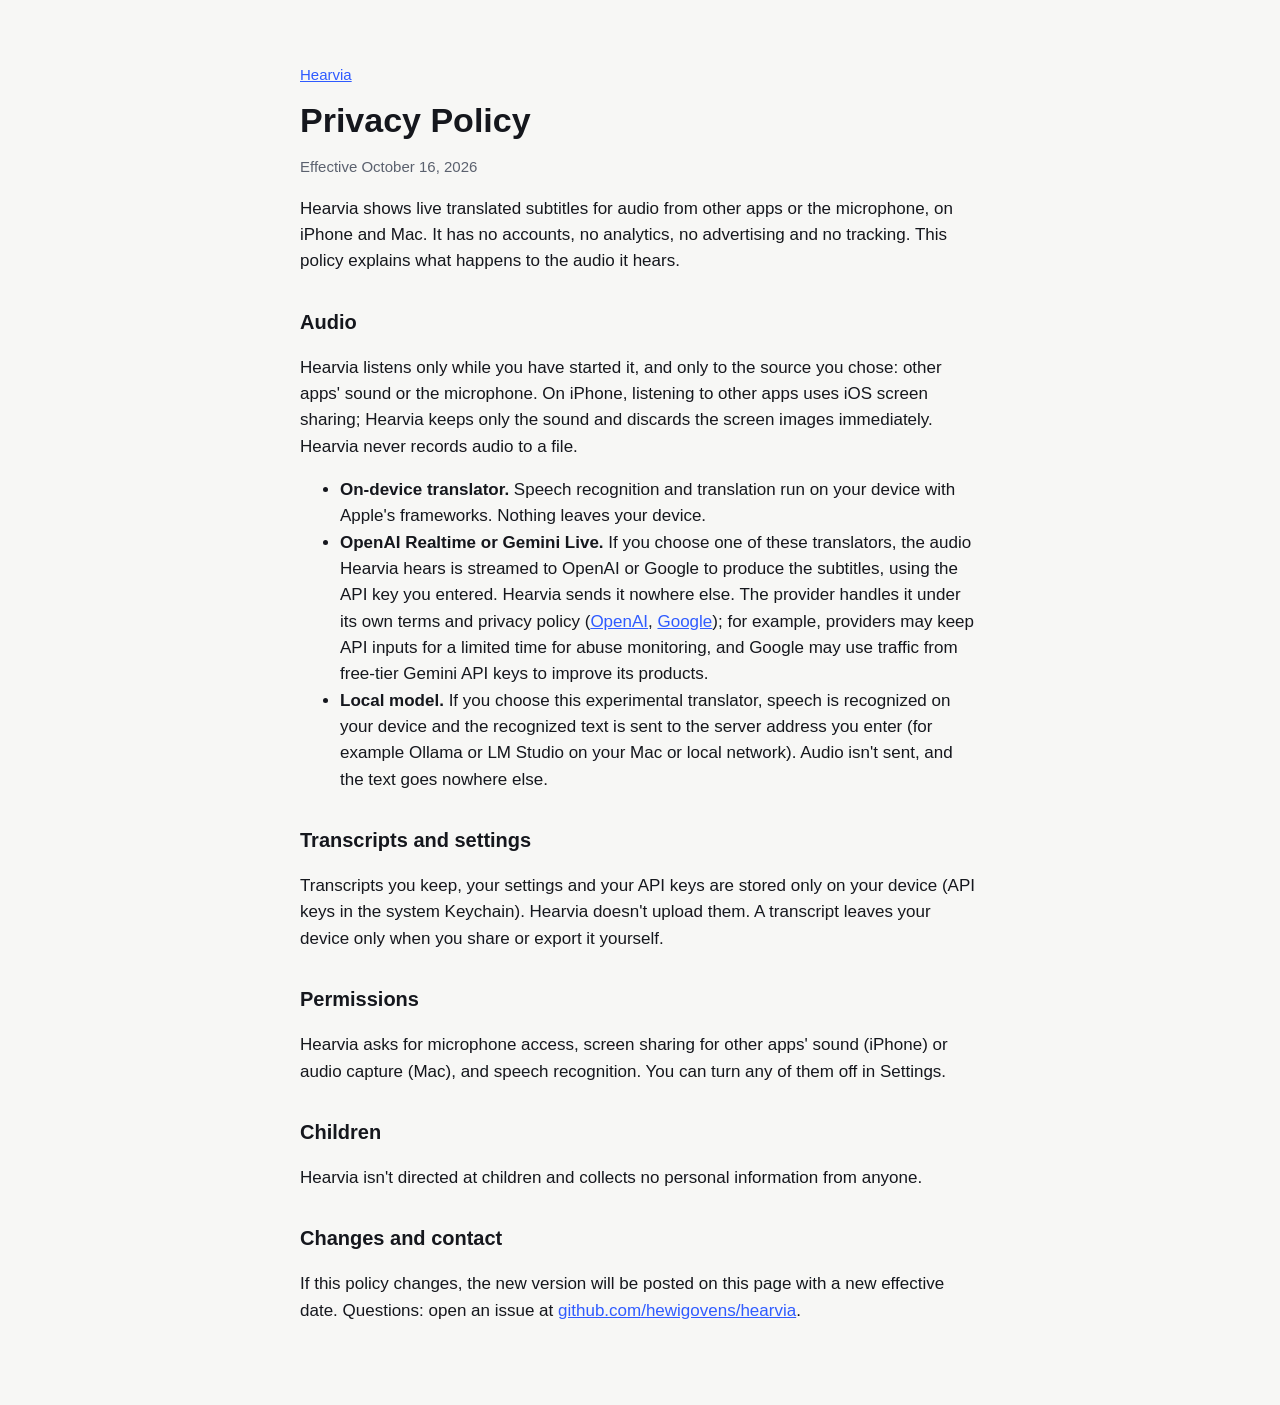
==== docs/privacy.html @ 8f43265d "Local model translator (experimental): Ollama, LM Studio, Unsloth Studio, llama.cpp A new engine run" ====
<!doctype html>
<html lang="en">
<head>
<meta charset="utf-8">
<meta name="viewport" content="width=device-width, initial-scale=1">
<title>Hearvia Privacy Policy</title>
<link rel="stylesheet" href="style.css">
</head>
<body>
<main>
  <p class="back"><a href="./">Hearvia</a></p>
  <h1>Privacy Policy</h1>
  <p class="meta">Effective October 16, 2026</p>

  <p>Hearvia shows live translated subtitles for audio from other apps or the microphone, on iPhone and Mac. It has no accounts, no analytics, no advertising and no tracking. This policy explains what happens to the audio it hears.</p>

  <h2>Audio</h2>
  <p>Hearvia listens only while you have started it, and only to the source you chose: other apps' sound or the microphone. On iPhone, listening to other apps uses iOS screen sharing; Hearvia keeps only the sound and discards the screen images immediately. Hearvia never records audio to a file.</p>
  <ul>
    <li><strong>On-device translator.</strong> Speech recognition and translation run on your device with Apple's frameworks. Nothing leaves your device.</li>
    <li><strong>OpenAI Realtime or Gemini Live.</strong> If you choose one of these translators, the audio Hearvia hears is streamed to OpenAI or Google to produce the subtitles, using the API key you entered. Hearvia sends it nowhere else. The provider handles it under its own terms and privacy policy (<a href="https://openai.com/policies/privacy-policy/">OpenAI</a>, <a href="https://policies.google.com/privacy">Google</a>); for example, providers may keep API inputs for a limited time for abuse monitoring, and Google may use traffic from free-tier Gemini API keys to improve its products.</li>
    <li><strong>Local model.</strong> If you choose this experimental translator, speech is recognized on your device and the recognized text is sent to the server address you enter (for example Ollama or LM Studio on your Mac or local network). Audio isn't sent, and the text goes nowhere else.</li>
  </ul>

  <h2>Transcripts and settings</h2>
  <p>Transcripts you keep, your settings and your API keys are stored only on your device (API keys in the system Keychain). Hearvia doesn't upload them. A transcript leaves your device only when you share or export it yourself.</p>

  <h2>Permissions</h2>
  <p>Hearvia asks for microphone access, screen sharing for other apps' sound (iPhone) or audio capture (Mac), and speech recognition. You can turn any of them off in Settings.</p>

  <h2>Children</h2>
  <p>Hearvia isn't directed at children and collects no personal information from anyone.</p>

  <h2>Changes and contact</h2>
  <p>If this policy changes, the new version will be posted on this page with a new effective date. Questions: open an issue at <a href="https://github.com/hewigovens/hearvia/issues">github.com/hewigovens/hearvia</a>.</p>
</main>
</body>
</html>
---- docs/style.css ----
:root {
  color-scheme: light dark;
  --ground: #F7F7F5;
  --text: #15171D;
  --muted: #5B616E;
  --accent: #2F5BFF;
}
@media (prefers-color-scheme: dark) {
  :root {
    --ground: #0E1020;
    --text: #F3F4F6;
    --muted: #A6ABC8;
    --accent: #8B9CFF;
  }
}
body {
  margin: 0;
  background: var(--ground);
  color: var(--text);
  font: 17px/1.55 -apple-system, BlinkMacSystemFont, "Helvetica Neue", sans-serif;
}
main {
  max-width: 680px;
  margin: 0 auto;
  padding: 48px 16px 64px;
}
h1 { font-size: 34px; line-height: 1.15; margin: 0 0 8px; }
h2 { font-size: 20px; margin: 32px 0 8px; }
a { color: var(--accent); }
.meta, .back { color: var(--muted); font-size: 15px; }
.lede { font-size: 19px; color: var(--muted); }
.links { padding-left: 20px; }

/* Landing page */
:root {
  --surface: #FFFFFF;
  --border: #E3E5EC;
  --strip: #0E1020;
}
@media (prefers-color-scheme: dark) {
  :root {
    --surface: #191C33;
    --border: #262A47;
    --strip: #070814;
  }
}
main.landing { max-width: 920px; }
.hero { text-align: center; padding-top: 24px; }
.app-icon { border-radius: 22%; box-shadow: 0 12px 32px rgba(47, 91, 255, 0.25); }
.name { font-weight: 600; letter-spacing: 0.02em; color: var(--muted); margin: 16px 0 4px; }
.hero h1 { font-size: clamp(30px, 6vw, 48px); line-height: 1.1; max-width: 760px; margin: 0 auto 16px; letter-spacing: -0.01em; }
.hero .lede { max-width: 620px; margin: 0 auto 20px; }
.availability { color: var(--muted); font-size: 15px; }
.platforms { white-space: nowrap; }
.pill {
  display: inline-block;
  margin: 0 8px 6px 0;
  padding: 4px 12px;
  border-radius: 999px;
  background: var(--accent);
  color: #FFFFFF;
  font-weight: 600;
}
@media (prefers-color-scheme: dark) {
  .pill { color: #0E1020; }
}
/* Subtitle surfaces are dark in both themes, like the app's floating window and overlay. */
.strip {
  margin: 40px auto 48px;
  max-width: 720px;
  min-height: 150px;
  padding: 20px 24px;
  border-radius: 18px;
  background: var(--strip);
  border: 1px solid var(--border);
  box-shadow: 0 16px 40px rgba(14, 16, 32, 0.25);
  transition: opacity 0.35s ease;
}
.strip.fading { opacity: 0; }
.strip p { margin: 0; }
.strip-pair { color: #8B9CFF; font-size: 13px; font-weight: 600; letter-spacing: 0.04em; margin-bottom: 10px !important; }
.strip-original { color: #A6ABC8; font-size: 16px; margin-bottom: 6px !important; }
.strip-translation { color: #FFFFFF; font-size: clamp(20px, 3.4vw, 26px); font-weight: 600; line-height: 1.35; }
.features { display: grid; grid-template-columns: repeat(2, 1fr); gap: 16px; }
@media (max-width: 620px) {
  .features { grid-template-columns: 1fr; }
}
.feature { background: var(--surface); border: 1px solid var(--border); border-radius: 16px; padding: 20px; }
.feature h2 { font-size: 18px; margin: 0 0 6px; }
.feature p { margin: 0; color: var(--muted); font-size: 16px; }
.footer { display: flex; flex-wrap: wrap; justify-content: center; gap: 8px 24px; margin-top: 48px; font-size: 15px; }
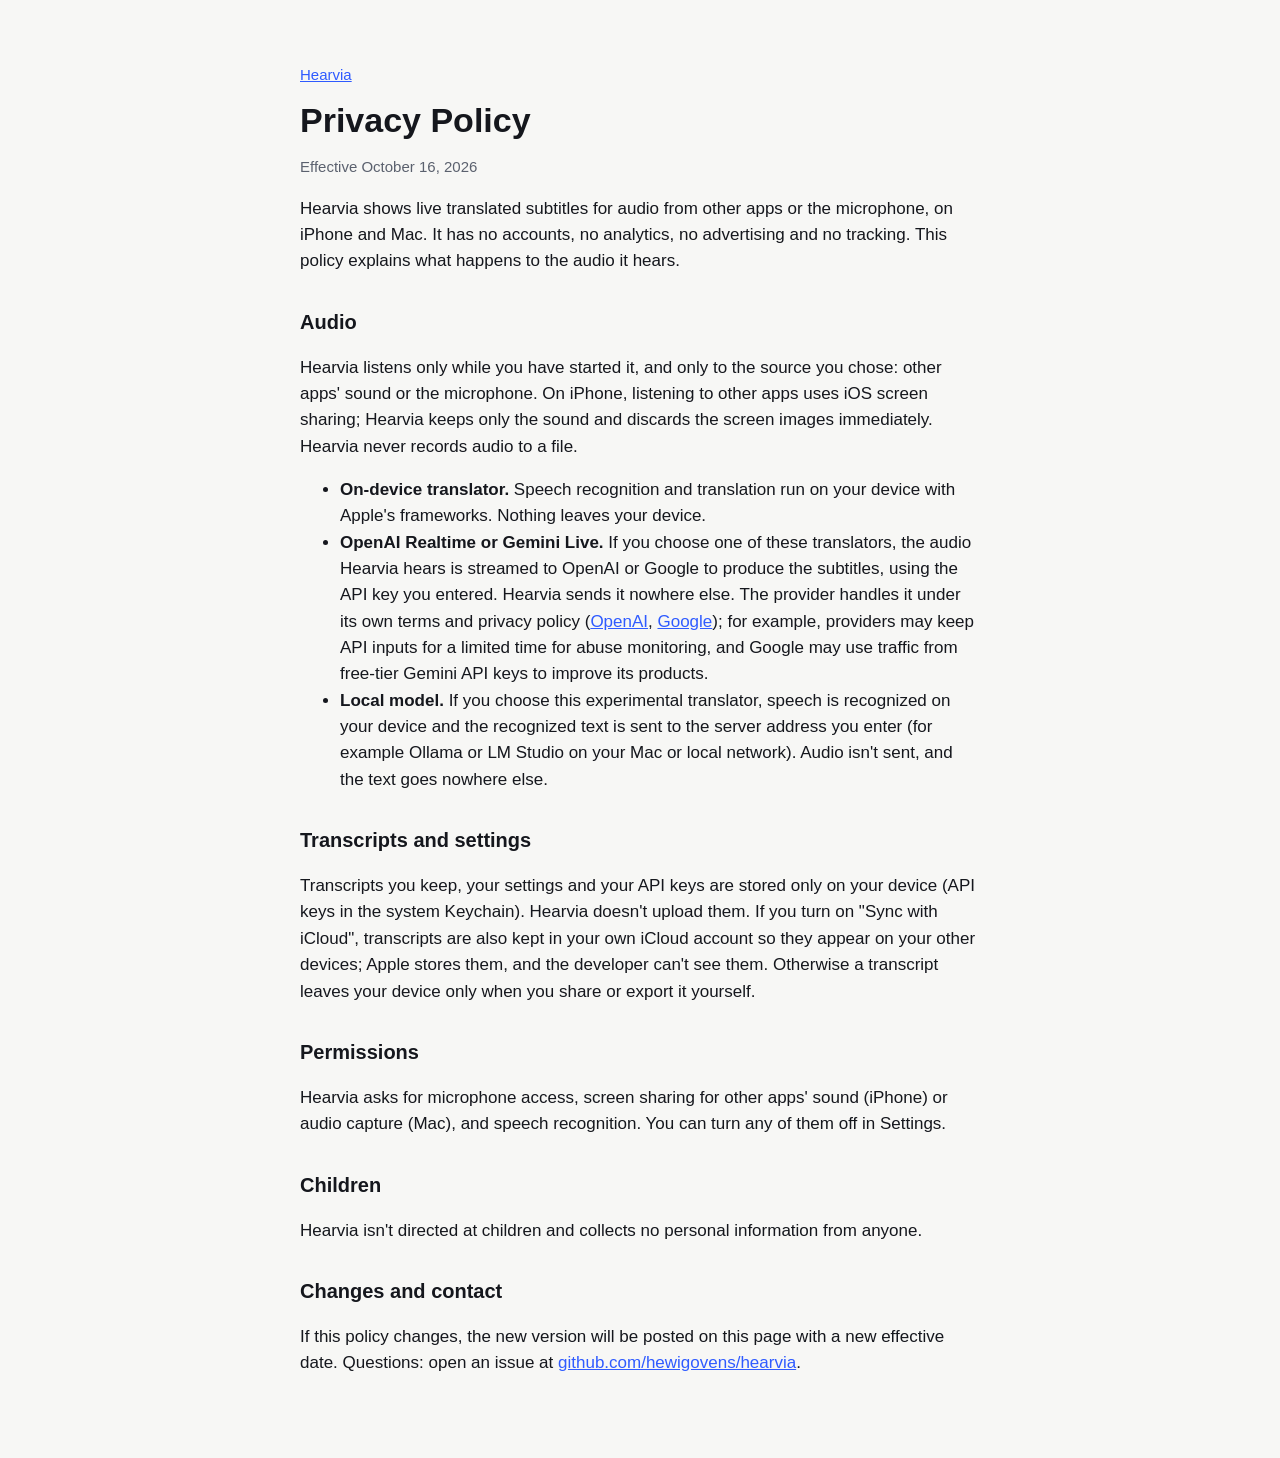
==== commit 70a5ec32: "Transcripts: optional iCloud sync Settings → Transcripts gains "Sync with iCloud" on iPhone and Mac " ====
--- a/docs/privacy.html
+++ b/docs/privacy.html
@@ -23,7 +23,7 @@
   </ul>
 
   <h2>Transcripts and settings</h2>
-  <p>Transcripts you keep, your settings and your API keys are stored only on your device (API keys in the system Keychain). Hearvia doesn't upload them. A transcript leaves your device only when you share or export it yourself.</p>
+  <p>Transcripts you keep, your settings and your API keys are stored only on your device (API keys in the system Keychain). Hearvia doesn't upload them. If you turn on "Sync with iCloud", transcripts are also kept in your own iCloud account so they appear on your other devices; Apple stores them, and the developer can't see them. Otherwise a transcript leaves your device only when you share or export it yourself.</p>
 
   <h2>Permissions</h2>
   <p>Hearvia asks for microphone access, screen sharing for other apps' sound (iPhone) or audio capture (Mac), and speech recognition. You can turn any of them off in Settings.</p>
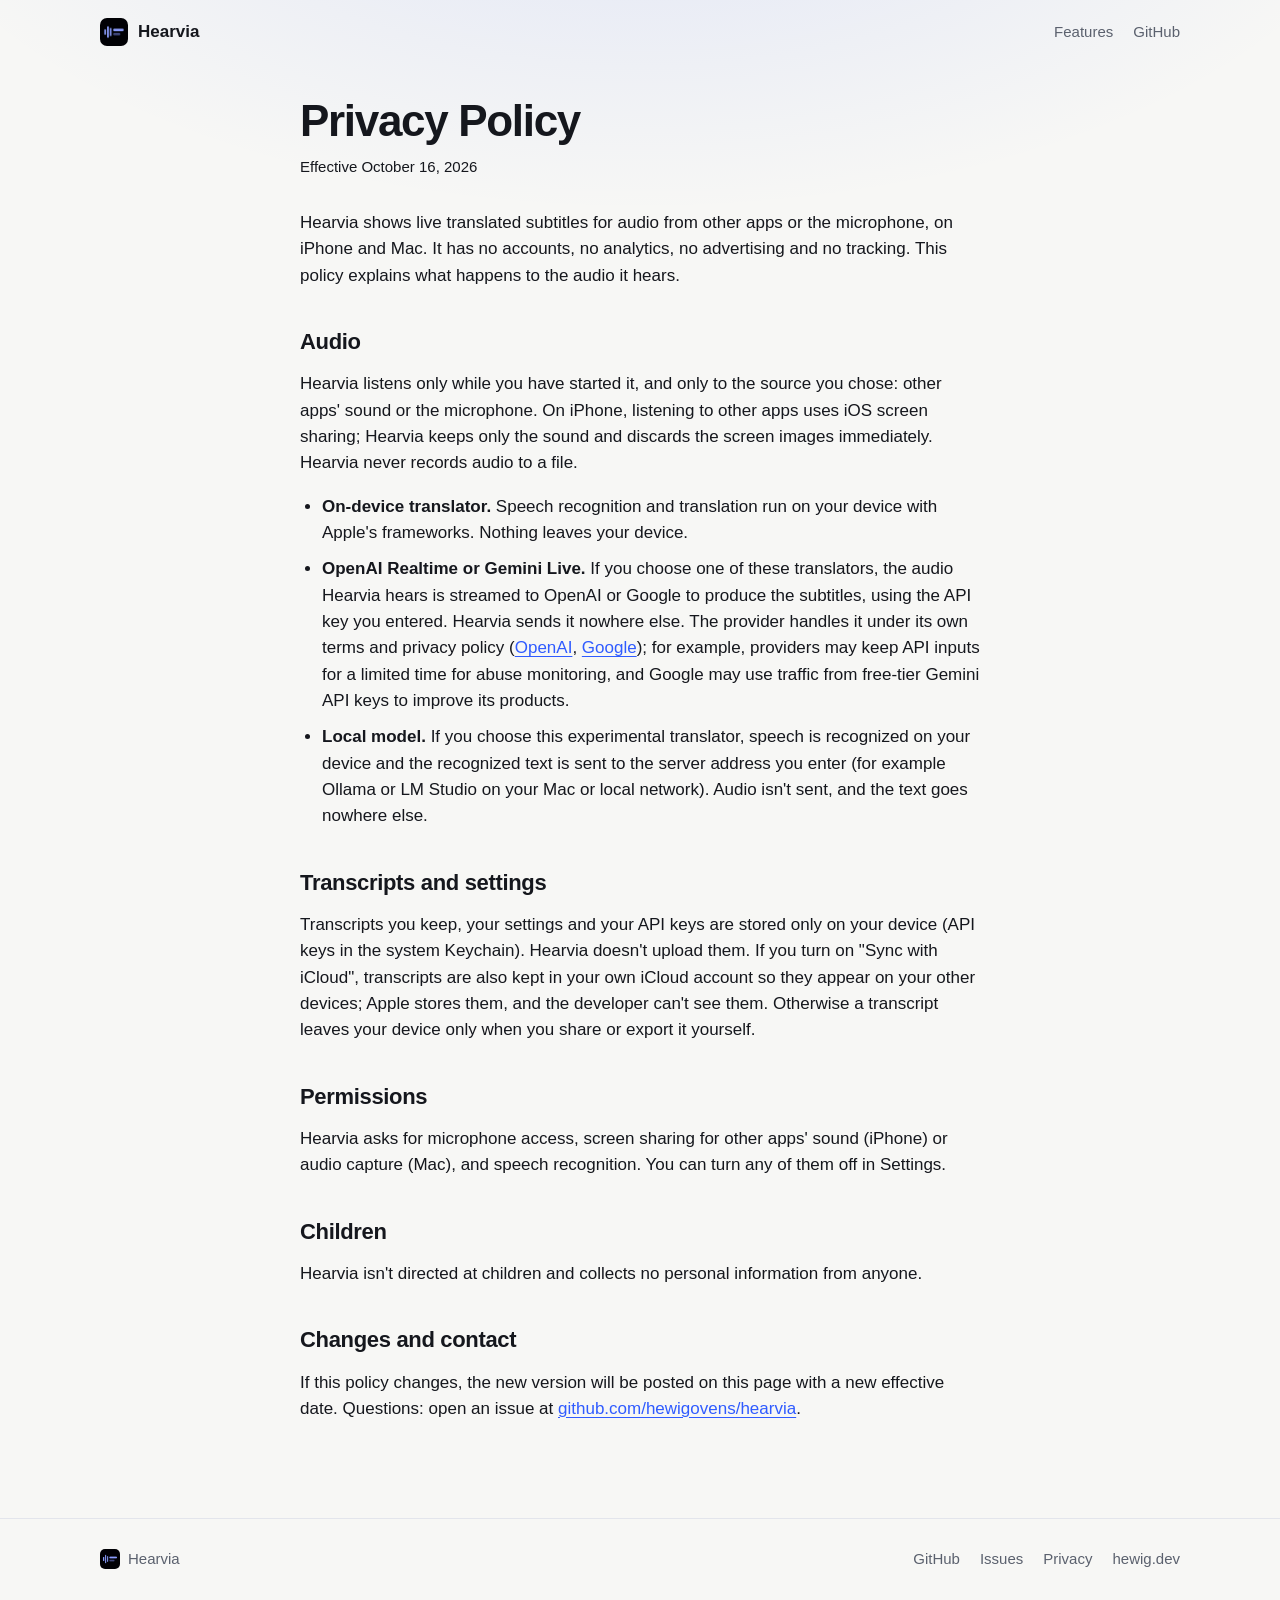
==== commit 02e6fab9: "Site: landing page redesign: hero with the TestFlight beta, bento feature grid from the App Store sc" ====
--- a/docs/privacy.html
+++ b/docs/privacy.html
@@ -4,11 +4,24 @@
 <meta charset="utf-8">
 <meta name="viewport" content="width=device-width, initial-scale=1">
 <title>Hearvia Privacy Policy</title>
+<meta name="description" content="How Hearvia handles audio, transcripts and settings: no accounts, no analytics, no tracking.">
+<meta name="theme-color" content="#0E1020" media="(prefers-color-scheme: dark)">
+<meta name="theme-color" content="#F7F7F5" media="(prefers-color-scheme: light)">
+<link rel="icon" href="favicon.png">
+<link rel="apple-touch-icon" href="icon.png">
 <link rel="stylesheet" href="style.css">
 </head>
 <body>
-<main>
-  <p class="back"><a href="./">Hearvia</a></p>
+<header class="site-header">
+  <div class="wrap site-header-inner">
+    <a class="brand" href="./"><img src="favicon.png" width="28" height="28" alt=""> Hearvia</a>
+    <nav aria-label="Main">
+      <a href="./#features">Features</a>
+      <a href="https://github.com/hewigovens/hearvia">GitHub</a>
+    </nav>
+  </div>
+</header>
+<main class="wrap doc">
   <h1>Privacy Policy</h1>
   <p class="meta">Effective October 16, 2026</p>
 
@@ -34,5 +47,16 @@
   <h2>Changes and contact</h2>
   <p>If this policy changes, the new version will be posted on this page with a new effective date. Questions: open an issue at <a href="https://github.com/hewigovens/hearvia/issues">github.com/hewigovens/hearvia</a>.</p>
 </main>
+<footer class="site-footer">
+  <div class="wrap site-footer-inner">
+    <p class="footer-brand"><img src="favicon.png" width="20" height="20" alt=""> Hearvia</p>
+    <nav aria-label="Footer">
+      <a href="https://github.com/hewigovens/hearvia">GitHub</a>
+      <a href="https://github.com/hewigovens/hearvia/issues">Issues</a>
+      <a href="privacy.html">Privacy</a>
+      <a href="https://hewig.dev">hewig.dev</a>
+    </nav>
+  </div>
+</footer>
 </body>
 </html>
--- a/docs/style.css
+++ b/docs/style.css
@@ -1,91 +1,395 @@
+/* Periwinkle dark is the default; Paper light follows the system setting. */
 :root {
-  color-scheme: light dark;
-  --ground: #F7F7F5;
-  --text: #15171D;
-  --muted: #5B616E;
-  --accent: #2F5BFF;
-}
-@media (prefers-color-scheme: dark) {
+  color-scheme: dark light;
+  --ground: #0E1020;
+  --ground-glow: rgba(139, 156, 255, 0.22);
+  --surface: #151831;
+  --surface-raised: #1B1F3D;
+  --border: rgba(166, 171, 200, 0.16);
+  --text: #F3F4F6;
+  --muted: #A6ABC8;
+  --accent: #8B9CFF;
+  --on-accent: #0E1020;
+  --shadow: 0 1px 0 rgba(255, 255, 255, 0.04) inset, 0 24px 48px -24px rgba(0, 0, 0, 0.6);
+  --radius: 24px;
+  --font: -apple-system, BlinkMacSystemFont, "SF Pro Text", "Segoe UI", Roboto, "Helvetica Neue", "PingFang SC", "Hiragino Sans", "Apple SD Gothic Neo", "Noto Sans", sans-serif;
+}
+@media (prefers-color-scheme: light) {
   :root {
-    --ground: #0E1020;
-    --text: #F3F4F6;
-    --muted: #A6ABC8;
-    --accent: #8B9CFF;
+    --ground: #F7F7F5;
+    --ground-glow: rgba(47, 91, 255, 0.12);
+    --surface: #FFFFFF;
+    --surface-raised: #F1F2F7;
+    --border: #E3E5EC;
+    --text: #15171D;
+    --muted: #5B616E;
+    --accent: #2F5BFF;
+    --on-accent: #FFFFFF;
+    --shadow: 0 1px 2px rgba(21, 23, 29, 0.04), 0 20px 40px -24px rgba(21, 23, 29, 0.18);
   }
+}
+
+*, *::before, *::after { box-sizing: border-box; }
+html { scroll-behavior: smooth; -webkit-text-size-adjust: 100%; }
+@media (prefers-reduced-motion: reduce) {
+  html { scroll-behavior: auto; }
 }
 body {
   margin: 0;
-  background: var(--ground);
+  background:
+    radial-gradient(1100px 560px at 50% -180px, var(--ground-glow), transparent 70%),
+    var(--ground);
+  background-repeat: no-repeat;
   color: var(--text);
-  font: 17px/1.55 -apple-system, BlinkMacSystemFont, "Helvetica Neue", sans-serif;
-}
-main {
-  max-width: 680px;
+  font: 17px/1.55 var(--font);
+  -webkit-font-smoothing: antialiased;
+}
+img { max-width: 100%; height: auto; }
+a { color: var(--accent); text-underline-offset: 3px; }
+a:focus-visible, .button:focus-visible {
+  outline: 2px solid var(--accent);
+  outline-offset: 3px;
+  border-radius: 8px;
+}
+h1, h2, h3 { line-height: 1.15; letter-spacing: -0.015em; text-wrap: balance; }
+p { text-wrap: pretty; }
+.wrap { width: 100%; max-width: 1120px; margin: 0 auto; padding: 0 20px; }
+
+.skip {
+  position: absolute;
+  left: 16px;
+  top: -48px;
+  padding: 8px 14px;
+  border-radius: 10px;
+  background: var(--accent);
+  color: var(--on-accent);
+  z-index: 10;
+}
+.skip:focus { top: 12px; }
+
+/* Header and footer, shared with the privacy page */
+.site-header-inner {
+  display: flex;
+  align-items: center;
+  justify-content: space-between;
+  gap: 16px;
+  height: 64px;
+}
+.brand {
+  display: inline-flex;
+  align-items: center;
+  gap: 10px;
+  color: var(--text);
+  font-weight: 650;
+  text-decoration: none;
+}
+.brand img { border-radius: 7px; }
+.site-header nav, .site-footer nav { display: flex; flex-wrap: wrap; gap: 4px 20px; }
+.site-header nav a, .site-footer nav a {
+  color: var(--muted);
+  font-size: 15px;
+  text-decoration: none;
+}
+.site-header nav a:hover, .site-footer nav a:hover { color: var(--text); }
+.site-footer {
+  margin-top: 96px;
+  border-top: 1px solid var(--border);
+}
+.site-footer-inner {
+  display: flex;
+  flex-wrap: wrap;
+  align-items: center;
+  justify-content: space-between;
+  gap: 12px 24px;
+  padding-top: 28px;
+  padding-bottom: 40px;
+}
+.footer-brand {
+  display: inline-flex;
+  align-items: center;
+  gap: 8px;
+  margin: 0;
+  color: var(--muted);
+  font-size: 15px;
+}
+.footer-brand img { border-radius: 5px; }
+
+/* Hero */
+.hero { padding-top: 56px; text-align: center; }
+.hero-icon {
+  border-radius: 24%;
+  box-shadow: 0 18px 48px -8px rgba(139, 156, 255, 0.45);
+}
+.hero h1 {
+  margin: 20px 0 8px;
+  font-size: clamp(44px, 9vw, 72px);
+  font-weight: 750;
+  letter-spacing: -0.035em;
+}
+.hero-pitch {
+  max-width: 720px;
+  margin: 0 auto 16px;
+  font-size: clamp(22px, 3.6vw, 30px);
+  font-weight: 600;
+  line-height: 1.25;
+  letter-spacing: -0.01em;
+  text-wrap: balance;
+}
+.hero-lede {
+  max-width: 600px;
+  margin: 0 auto 32px;
+  color: var(--muted);
+  font-size: 18px;
+}
+.actions {
+  display: flex;
+  flex-wrap: wrap;
+  justify-content: center;
+  gap: 12px;
+}
+.button {
+  display: inline-flex;
+  align-items: center;
+  justify-content: center;
+  gap: 8px;
+  min-height: 48px;
+  padding: 12px 24px;
+  border-radius: 999px;
+  font-size: 16px;
+  font-weight: 600;
+  text-decoration: none;
+  transition: transform 0.15s ease, background-color 0.15s ease, box-shadow 0.15s ease;
+}
+.button:hover { transform: translateY(-1px); }
+.button:active { transform: none; }
+.button-primary {
+  background: var(--accent);
+  color: var(--on-accent);
+  box-shadow: 0 10px 28px -10px var(--accent);
+}
+.button-secondary {
+  border: 1px solid var(--border);
+  background: var(--surface);
+  color: var(--text);
+}
+.button-secondary:hover { background: var(--surface-raised); }
+.hero-note {
+  max-width: 520px;
+  margin: 20px auto 0;
+  color: var(--muted);
+  font-size: 14px;
+  text-wrap: balance;
+}
+
+/* A dark stage like the Mac overlay: subtitle surfaces stay dark in both themes. */
+.stage {
+  position: relative;
+  display: flex;
+  flex-direction: column;
+  justify-content: space-between;
+  max-width: 880px;
+  aspect-ratio: 16 / 9;
+  margin: 56px auto 0;
+  padding: 20px;
+  overflow: hidden;
+  border: 1px solid rgba(166, 171, 200, 0.18);
+  border-radius: var(--radius);
+  background: #0E1020;
+  box-shadow: 0 40px 80px -40px rgba(14, 16, 32, 0.8);
+  text-align: left;
+}
+.stage-scene {
+  position: absolute;
+  inset: 0;
+  background:
+    radial-gradient(40% 55% at 70% 32%, rgba(214, 170, 120, 0.55), transparent 70%),
+    radial-gradient(45% 60% at 28% 40%, rgba(94, 128, 178, 0.6), transparent 70%),
+    radial-gradient(60% 50% at 50% 100%, rgba(31, 34, 73, 0.9), transparent 70%),
+    linear-gradient(180deg, #2A3050 0%, #161A30 100%);
+  filter: blur(24px);
+  transform: scale(1.1);
+}
+.stage-status {
+  position: relative;
+  align-self: flex-start;
+  display: inline-flex;
+  align-items: center;
+  gap: 8px;
+  margin: 0;
+  padding: 6px 12px;
+  border-radius: 999px;
+  background: rgba(14, 16, 32, 0.6);
+  -webkit-backdrop-filter: blur(12px);
+  backdrop-filter: blur(12px);
+  color: #D9DCF0;
+  font-size: 13px;
+  font-weight: 600;
+}
+.dot {
+  width: 8px;
+  height: 8px;
+  border-radius: 50%;
+  background: #8B9CFF;
+  box-shadow: 0 0 0 0 rgba(139, 156, 255, 0.6);
+  animation: pulse 2s ease-out infinite;
+}
+@keyframes pulse {
+  to { box-shadow: 0 0 0 8px rgba(139, 156, 255, 0); }
+}
+.caption {
+  position: relative;
+  align-self: center;
+  width: min(100%, 680px);
+  padding: 16px 22px;
+  border-radius: 16px;
+  background: rgba(0, 0, 0, 0.82);
+  text-align: center;
+  transition: opacity 0.35s ease;
+}
+.caption.fading { opacity: 0; }
+.caption p { margin: 0; }
+.caption-original { margin-bottom: 6px !important; color: #A6ABC8; font-size: 15px; line-height: 1.4; }
+.caption-translation { color: #FFFFFF; font-size: clamp(19px, 2.8vw, 26px); font-weight: 600; line-height: 1.3; }
+@media (prefers-reduced-motion: reduce) {
+  .dot { animation: none; }
+  .button, .caption { transition: none; }
+}
+
+/* Sections */
+.section { margin-top: 112px; }
+.section-head { max-width: 640px; margin: 0 auto 40px; text-align: center; }
+.section-head h2 { margin: 0 0 12px; font-size: clamp(30px, 5vw, 44px); letter-spacing: -0.03em; }
+.section-head p:last-child { margin: 0; color: var(--muted); font-size: 18px; }
+.eyebrow {
+  margin: 0 0 8px;
+  color: var(--accent);
+  font-size: 13px;
+  font-weight: 650;
+  letter-spacing: 0.08em;
+  text-transform: uppercase;
+}
+
+/* Bento grid */
+.bento {
+  display: grid;
+  grid-template-columns: repeat(3, minmax(0, 1fr));
+  grid-auto-flow: row dense;
+  gap: 16px;
+}
+.card {
+  display: flex;
+  flex-direction: column;
+  gap: 24px;
+  padding: 28px;
+  border: 1px solid var(--border);
+  border-radius: var(--radius);
+  background: var(--surface);
+  box-shadow: var(--shadow);
+}
+.card-wide { grid-column: span 2; }
+.card-tall { grid-row: span 2; }
+.card h3 { margin: 0 0 8px; font-size: 22px; }
+.card p { margin: 0; color: var(--muted); font-size: 16px; }
+.card-text { max-width: 560px; }
+.card-small h3 { font-size: 19px; }
+.card-small { gap: 12px; }
+.shot {
+  margin-top: auto;
+  overflow: hidden;
+  border: 1px solid rgba(166, 171, 200, 0.14);
+  border-radius: 16px;
+  background: linear-gradient(180deg, #252B59, #0E1020);
+}
+.shot img { display: block; width: 100%; }
+/* Phones sit at the top of a panel that continues the screenshot's dark ground, so a tall card can grow without a seam. */
+.shot-phone {
+  flex-grow: 1;
+  width: min(100%, 300px);
+  margin-left: auto;
+  margin-right: auto;
+  background: radial-gradient(80% 40% at 50% 100%, rgba(139, 156, 255, 0.14), transparent 70%), #0E1020;
+}
+.options { margin: 4px 0 0; padding: 0; list-style: none; color: var(--muted); font-size: 15px; }
+.options li { padding: 10px 0; border-top: 1px solid var(--border); }
+.options li:first-child { border-top: 0; padding-top: 4px; }
+.options strong { color: var(--text); font-weight: 600; }
+.chips { display: flex; flex-wrap: wrap; gap: 8px; margin: 0; padding: 0; list-style: none; }
+.chips li {
+  padding: 5px 12px;
+  border: 1px solid var(--border);
+  border-radius: 999px;
+  background: var(--surface-raised);
+  font-size: 15px;
+  font-weight: 500;
+}
+
+/* Privacy */
+.privacy {
+  display: flex;
+  gap: 28px;
+  max-width: 880px;
   margin: 0 auto;
-  padding: 48px 16px 64px;
-}
-h1 { font-size: 34px; line-height: 1.15; margin: 0 0 8px; }
-h2 { font-size: 20px; margin: 32px 0 8px; }
-a { color: var(--accent); }
-.meta, .back { color: var(--muted); font-size: 15px; }
-.lede { font-size: 19px; color: var(--muted); }
-.links { padding-left: 20px; }
-
-/* Landing page */
-:root {
-  --surface: #FFFFFF;
-  --border: #E3E5EC;
-  --strip: #0E1020;
-}
-@media (prefers-color-scheme: dark) {
-  :root {
-    --surface: #191C33;
-    --border: #262A47;
-    --strip: #070814;
-  }
-}
-main.landing { max-width: 920px; }
-.hero { text-align: center; padding-top: 24px; }
-.app-icon { border-radius: 22%; box-shadow: 0 12px 32px rgba(47, 91, 255, 0.25); }
-.name { font-weight: 600; letter-spacing: 0.02em; color: var(--muted); margin: 16px 0 4px; }
-.hero h1 { font-size: clamp(30px, 6vw, 48px); line-height: 1.1; max-width: 760px; margin: 0 auto 16px; letter-spacing: -0.01em; }
-.hero .lede { max-width: 620px; margin: 0 auto 20px; }
-.availability { color: var(--muted); font-size: 15px; }
-.platforms { white-space: nowrap; }
-.pill {
-  display: inline-block;
-  margin: 0 8px 6px 0;
-  padding: 4px 12px;
-  border-radius: 999px;
-  background: var(--accent);
-  color: #FFFFFF;
-  font-weight: 600;
-}
-@media (prefers-color-scheme: dark) {
-  .pill { color: #0E1020; }
-}
-/* Subtitle surfaces are dark in both themes, like the app's floating window and overlay. */
-.strip {
-  margin: 40px auto 48px;
-  max-width: 720px;
-  min-height: 150px;
-  padding: 20px 24px;
-  border-radius: 18px;
-  background: var(--strip);
+  padding: 40px;
   border: 1px solid var(--border);
-  box-shadow: 0 16px 40px rgba(14, 16, 32, 0.25);
-  transition: opacity 0.35s ease;
-}
-.strip.fading { opacity: 0; }
-.strip p { margin: 0; }
-.strip-pair { color: #8B9CFF; font-size: 13px; font-weight: 600; letter-spacing: 0.04em; margin-bottom: 10px !important; }
-.strip-original { color: #A6ABC8; font-size: 16px; margin-bottom: 6px !important; }
-.strip-translation { color: #FFFFFF; font-size: clamp(20px, 3.4vw, 26px); font-weight: 600; line-height: 1.35; }
-.features { display: grid; grid-template-columns: repeat(2, 1fr); gap: 16px; }
-@media (max-width: 620px) {
-  .features { grid-template-columns: 1fr; }
-}
-.feature { background: var(--surface); border: 1px solid var(--border); border-radius: 16px; padding: 20px; }
-.feature h2 { font-size: 18px; margin: 0 0 6px; }
-.feature p { margin: 0; color: var(--muted); font-size: 16px; }
-.footer { display: flex; flex-wrap: wrap; justify-content: center; gap: 8px 24px; margin-top: 48px; font-size: 15px; }
+  border-radius: var(--radius);
+  background:
+    radial-gradient(500px 240px at 0% 0%, var(--ground-glow), transparent 70%),
+    var(--surface);
+  box-shadow: var(--shadow);
+}
+.privacy-icon { flex: none; color: var(--accent); }
+.privacy h2 { margin: 0 0 16px; font-size: clamp(28px, 4.5vw, 36px); letter-spacing: -0.03em; }
+.privacy p { margin: 16px 0 0; color: var(--muted); }
+.checks { display: flex; flex-wrap: wrap; gap: 8px 20px; margin: 0; padding: 0; list-style: none; font-weight: 600; }
+.checks li { display: inline-flex; align-items: center; gap: 8px; }
+.checks li::before {
+  content: "";
+  width: 18px;
+  height: 18px;
+  border-radius: 50%;
+  background: var(--accent) url("data:image/svg+xml,%3Csvg xmlns='http://www.w3.org/2000/svg' viewBox='0 0 18 18'%3E%3Cpath d='m5 9.2 2.6 2.6L13 6.4' fill='none' stroke='white' stroke-width='2' stroke-linecap='round' stroke-linejoin='round'/%3E%3C/svg%3E") center / 18px no-repeat;
+}
+.link-arrow { font-weight: 600; text-decoration: none; }
+.link-arrow::after { content: " →"; }
+.link-arrow:hover { text-decoration: underline; }
+
+/* Closing call to action */
+.cta { text-align: center; }
+.cta img { border-radius: 24%; }
+.cta h2 { margin: 16px 0 8px; font-size: clamp(30px, 5vw, 44px); letter-spacing: -0.03em; }
+.cta p { margin: 0 0 28px; color: var(--muted); font-size: 18px; }
+
+@media (max-width: 960px) {
+  .bento { grid-template-columns: repeat(2, minmax(0, 1fr)); }
+  .card-tall { grid-row: auto; }
+  .card-small:last-child { grid-column: span 2; }
+}
+@media (max-width: 640px) {
+  body { font-size: 16px; }
+  .wrap { padding: 0 16px; }
+  .site-header nav { gap: 4px 16px; }
+  .site-header nav a[href="#features"] { display: none; }
+  .hero { padding-top: 32px; }
+  .hero-lede { font-size: 17px; }
+  .actions .button { width: 100%; }
+  .stage { aspect-ratio: auto; min-height: 280px; gap: 48px; margin-top: 40px; padding: 14px; border-radius: 20px; }
+  .caption { padding: 14px 16px; }
+  .caption-original { font-size: 14px; }
+  .section { margin-top: 80px; }
+  .bento { grid-template-columns: minmax(0, 1fr); gap: 12px; }
+  .card-wide, .card-small:last-child { grid-column: auto; }
+  .card { padding: 22px; gap: 20px; border-radius: 20px; }
+  .shot { border-radius: 12px; }
+  .privacy { flex-direction: column; gap: 16px; padding: 28px 22px; border-radius: 20px; }
+  .site-footer { margin-top: 72px; }
+}
+
+/* Privacy policy and other text pages */
+.doc { max-width: 720px; padding-top: 32px; }
+.doc h1 { margin: 0 0 8px; font-size: clamp(32px, 6vw, 44px); letter-spacing: -0.03em; }
+.doc h2 { margin: 40px 0 8px; font-size: 22px; }
+.doc p, .doc li { color: var(--text); }
+.doc ul { padding-left: 22px; }
+.doc li { margin-bottom: 10px; }
+.doc li strong { font-weight: 650; }
+.meta { margin: 0 0 32px; color: var(--muted); font-size: 15px; }
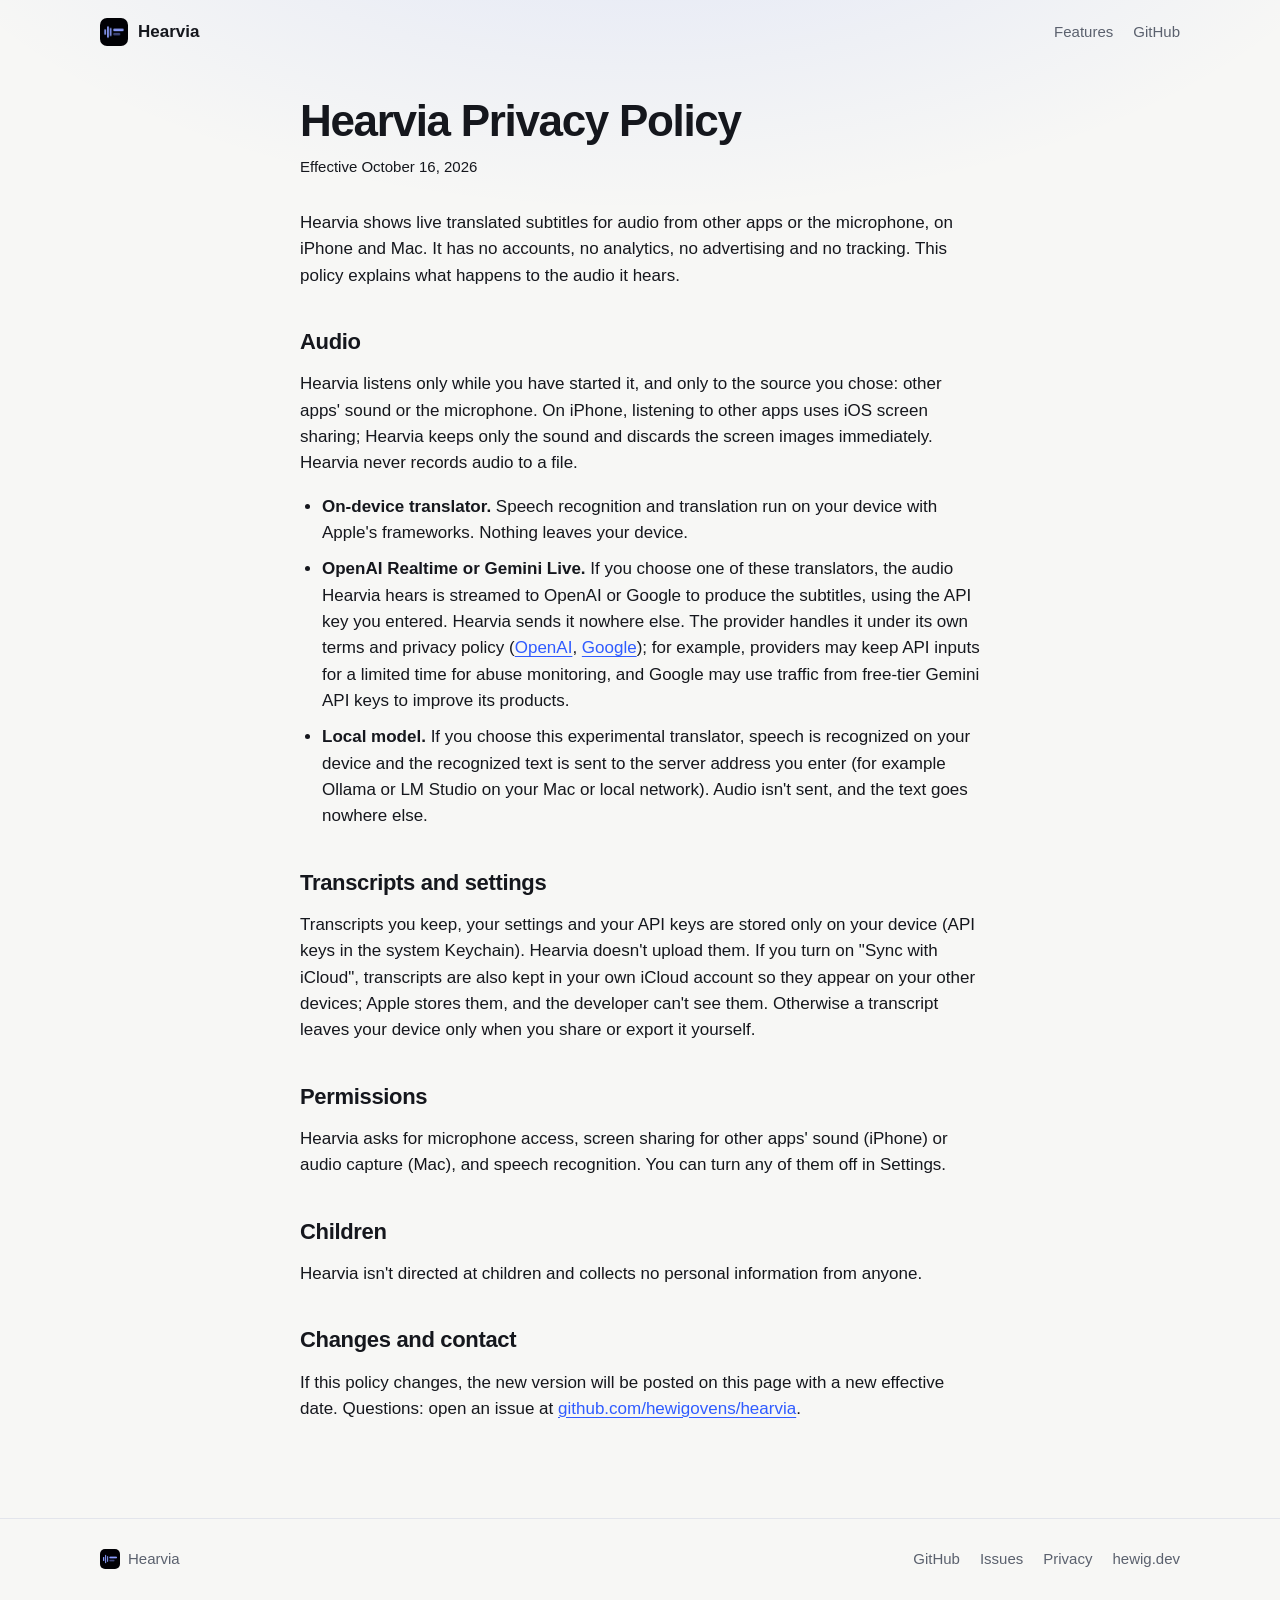
==== commit dd47b1e5: "Site SEO: page titles and descriptions, canonical and complete link-preview tags (smaller 1200 px pr" ====
--- a/docs/privacy.html
+++ b/docs/privacy.html
@@ -3,12 +3,29 @@
 <head>
 <meta charset="utf-8">
 <meta name="viewport" content="width=device-width, initial-scale=1">
-<title>Hearvia Privacy Policy</title>
-<meta name="description" content="How Hearvia handles audio, transcripts and settings: no accounts, no analytics, no tracking.">
+<title>Hearvia Privacy Policy · No accounts, no analytics</title>
+<meta name="description" content="How Hearvia handles audio, transcripts and API keys: on-device by default, cloud translators only with your own key, and no accounts, analytics or tracking.">
+<link rel="canonical" href="https://hearvia.hewig.dev/privacy.html">
+<meta property="og:type" content="website">
+<meta property="og:site_name" content="Hearvia">
+<meta property="og:locale" content="en_US">
+<meta property="og:url" content="https://hearvia.hewig.dev/privacy.html">
+<meta property="og:title" content="Hearvia Privacy Policy">
+<meta property="og:description" content="How Hearvia handles audio, transcripts and API keys: no accounts, no analytics, no tracking.">
+<meta property="og:image" content="https://hearvia.hewig.dev/screenshots/og.jpg">
+<meta property="og:image:type" content="image/jpeg">
+<meta property="og:image:width" content="1200">
+<meta property="og:image:height" content="733">
+<meta property="og:image:alt" content="Hearvia on Mac, iPhone and iPhone Duo showing translated subtitles over other apps">
+<meta name="twitter:card" content="summary_large_image">
+<meta name="twitter:title" content="Hearvia Privacy Policy">
+<meta name="twitter:description" content="How Hearvia handles audio, transcripts and API keys: no accounts, no analytics, no tracking.">
+<meta name="twitter:image" content="https://hearvia.hewig.dev/screenshots/og.jpg">
+<meta name="twitter:image:alt" content="Hearvia on Mac, iPhone and iPhone Duo showing translated subtitles over other apps">
 <meta name="theme-color" content="#0E1020" media="(prefers-color-scheme: dark)">
 <meta name="theme-color" content="#F7F7F5" media="(prefers-color-scheme: light)">
-<link rel="icon" href="favicon.png">
-<link rel="apple-touch-icon" href="icon.png">
+<link rel="icon" href="favicon.png" type="image/png" sizes="64x64">
+<link rel="apple-touch-icon" href="apple-touch-icon.png">
 <link rel="stylesheet" href="style.css">
 </head>
 <body>
@@ -22,7 +39,7 @@
   </div>
 </header>
 <main class="wrap doc">
-  <h1>Privacy Policy</h1>
+  <h1>Hearvia Privacy Policy</h1>
   <p class="meta">Effective October 16, 2026</p>
 
   <p>Hearvia shows live translated subtitles for audio from other apps or the microphone, on iPhone and Mac. It has no accounts, no analytics, no advertising and no tracking. This policy explains what happens to the audio it hears.</p>
--- a/docs/style.css
+++ b/docs/style.css
@@ -121,14 +121,15 @@
   box-shadow: 0 18px 48px -8px rgba(139, 156, 255, 0.45);
 }
 .hero h1 {
-  margin: 20px 0 8px;
+  margin: 20px 0 16px;
   font-size: clamp(44px, 9vw, 72px);
   font-weight: 750;
   letter-spacing: -0.035em;
 }
 .hero-pitch {
+  display: block;
   max-width: 720px;
-  margin: 0 auto 16px;
+  margin: 8px auto 0;
   font-size: clamp(22px, 3.6vw, 30px);
   font-weight: 600;
   line-height: 1.25;
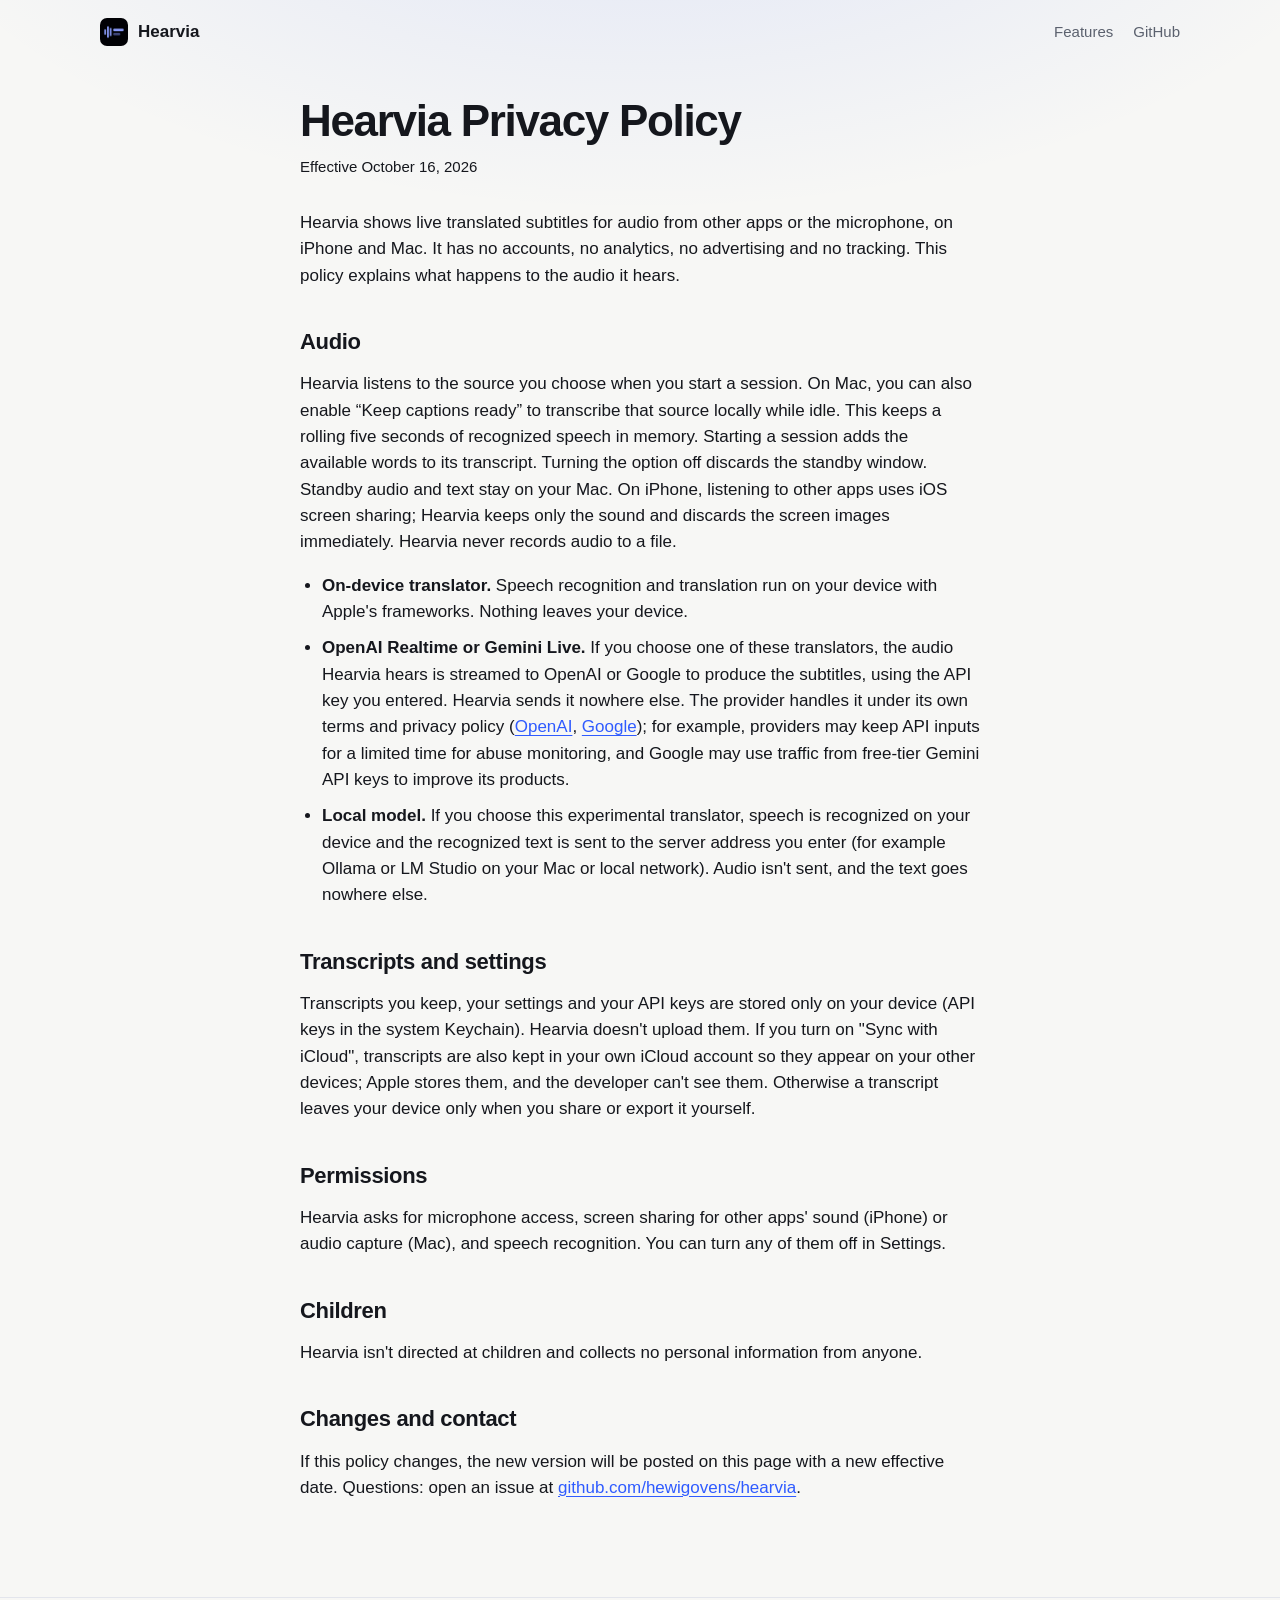
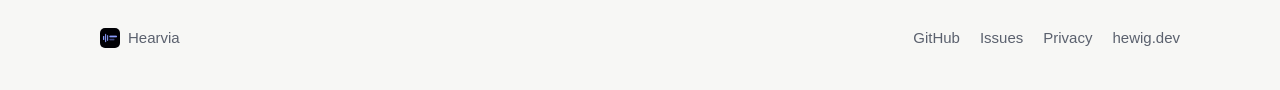
==== commit 28a90126: "macOS: keep five seconds of on-device captions ready for Listen" ====
--- a/docs/privacy.html
+++ b/docs/privacy.html
@@ -45,7 +45,7 @@
   <p>Hearvia shows live translated subtitles for audio from other apps or the microphone, on iPhone and Mac. It has no accounts, no analytics, no advertising and no tracking. This policy explains what happens to the audio it hears.</p>
 
   <h2>Audio</h2>
-  <p>Hearvia listens only while you have started it, and only to the source you chose: other apps' sound or the microphone. On iPhone, listening to other apps uses iOS screen sharing; Hearvia keeps only the sound and discards the screen images immediately. Hearvia never records audio to a file.</p>
+  <p>Hearvia listens to the source you choose when you start a session. On Mac, you can also enable “Keep captions ready” to transcribe that source locally while idle. This keeps a rolling five seconds of recognized speech in memory. Starting a session adds the available words to its transcript. Turning the option off discards the standby window. Standby audio and text stay on your Mac. On iPhone, listening to other apps uses iOS screen sharing; Hearvia keeps only the sound and discards the screen images immediately. Hearvia never records audio to a file.</p>
   <ul>
     <li><strong>On-device translator.</strong> Speech recognition and translation run on your device with Apple's frameworks. Nothing leaves your device.</li>
     <li><strong>OpenAI Realtime or Gemini Live.</strong> If you choose one of these translators, the audio Hearvia hears is streamed to OpenAI or Google to produce the subtitles, using the API key you entered. Hearvia sends it nowhere else. The provider handles it under its own terms and privacy policy (<a href="https://openai.com/policies/privacy-policy/">OpenAI</a>, <a href="https://policies.google.com/privacy">Google</a>); for example, providers may keep API inputs for a limited time for abuse monitoring, and Google may use traffic from free-tier Gemini API keys to improve its products.</li>
--- a/docs/style.css
+++ b/docs/style.css
@@ -155,7 +155,7 @@
   gap: 8px;
   min-height: 48px;
   padding: 12px 24px;
-  border-radius: 999px;
+  border-radius: 10px;
   font-size: 16px;
   font-weight: 600;
   text-decoration: none;
@@ -174,6 +174,10 @@
   color: var(--text);
 }
 .button-secondary:hover { background: var(--surface-raised); }
+.store-badge { display: inline-flex; border-radius: 10px; transition: transform 0.15s ease; }
+.store-badge:hover { transform: translateY(-1px); }
+.store-badge:active { transform: none; }
+.store-badge img { display: block; }
 .hero-note {
   max-width: 520px;
   margin: 20px auto 0;
@@ -253,7 +257,7 @@
 .caption-translation { color: #FFFFFF; font-size: clamp(19px, 2.8vw, 26px); font-weight: 600; line-height: 1.3; }
 @media (prefers-reduced-motion: reduce) {
   .dot { animation: none; }
-  .button, .caption { transition: none; }
+  .button, .store-badge, .caption { transition: none; }
 }
 
 /* Sections */
@@ -356,7 +360,7 @@
 
 /* Closing call to action */
 .cta { text-align: center; }
-.cta img { border-radius: 24%; }
+.cta > img { border-radius: 24%; }
 .cta h2 { margin: 16px 0 8px; font-size: clamp(30px, 5vw, 44px); letter-spacing: -0.03em; }
 .cta p { margin: 0 0 28px; color: var(--muted); font-size: 18px; }
 
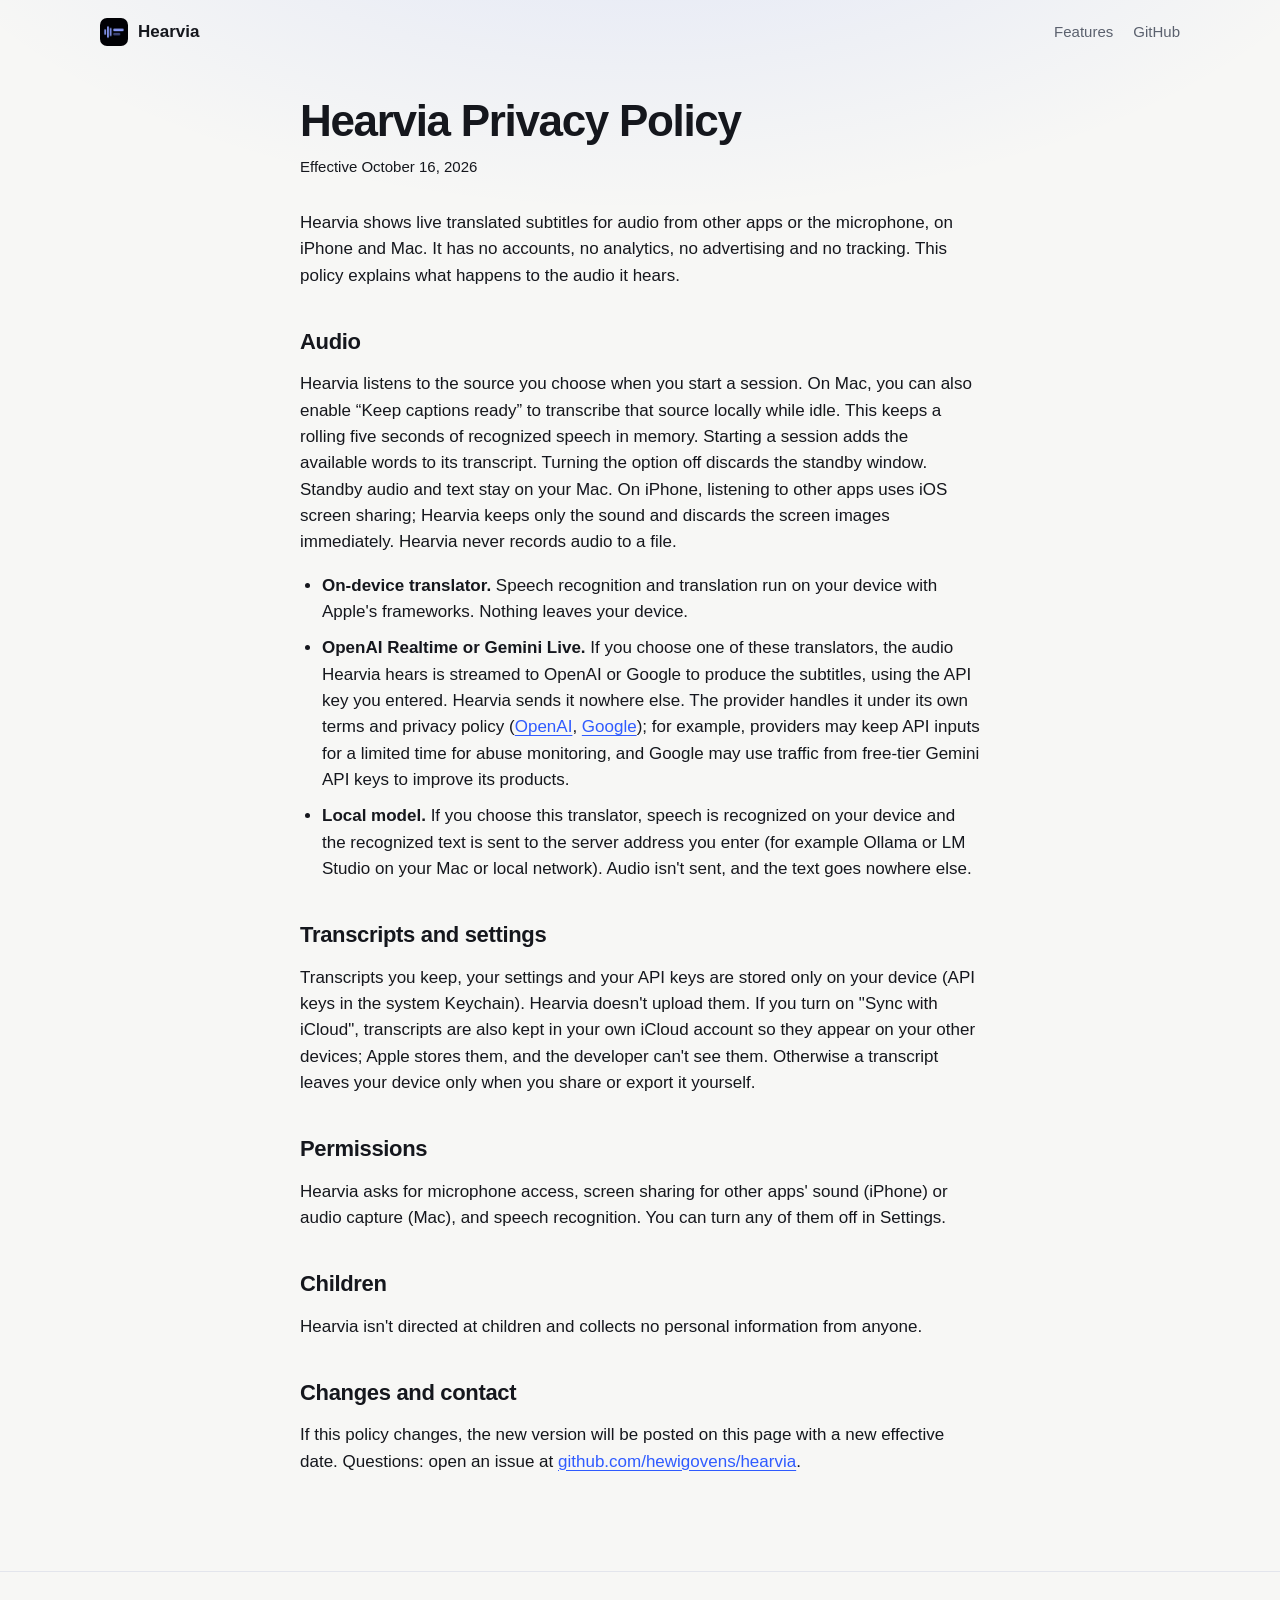
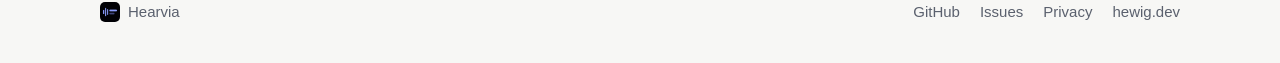
==== commit 7e15c467: "Settings: add Mac control icons and remove the Local LLM experimental label" ====
--- a/docs/privacy.html
+++ b/docs/privacy.html
@@ -49,7 +49,7 @@
   <ul>
     <li><strong>On-device translator.</strong> Speech recognition and translation run on your device with Apple's frameworks. Nothing leaves your device.</li>
     <li><strong>OpenAI Realtime or Gemini Live.</strong> If you choose one of these translators, the audio Hearvia hears is streamed to OpenAI or Google to produce the subtitles, using the API key you entered. Hearvia sends it nowhere else. The provider handles it under its own terms and privacy policy (<a href="https://openai.com/policies/privacy-policy/">OpenAI</a>, <a href="https://policies.google.com/privacy">Google</a>); for example, providers may keep API inputs for a limited time for abuse monitoring, and Google may use traffic from free-tier Gemini API keys to improve its products.</li>
-    <li><strong>Local model.</strong> If you choose this experimental translator, speech is recognized on your device and the recognized text is sent to the server address you enter (for example Ollama or LM Studio on your Mac or local network). Audio isn't sent, and the text goes nowhere else.</li>
+    <li><strong>Local model.</strong> If you choose this translator, speech is recognized on your device and the recognized text is sent to the server address you enter (for example Ollama or LM Studio on your Mac or local network). Audio isn't sent, and the text goes nowhere else.</li>
   </ul>
 
   <h2>Transcripts and settings</h2>
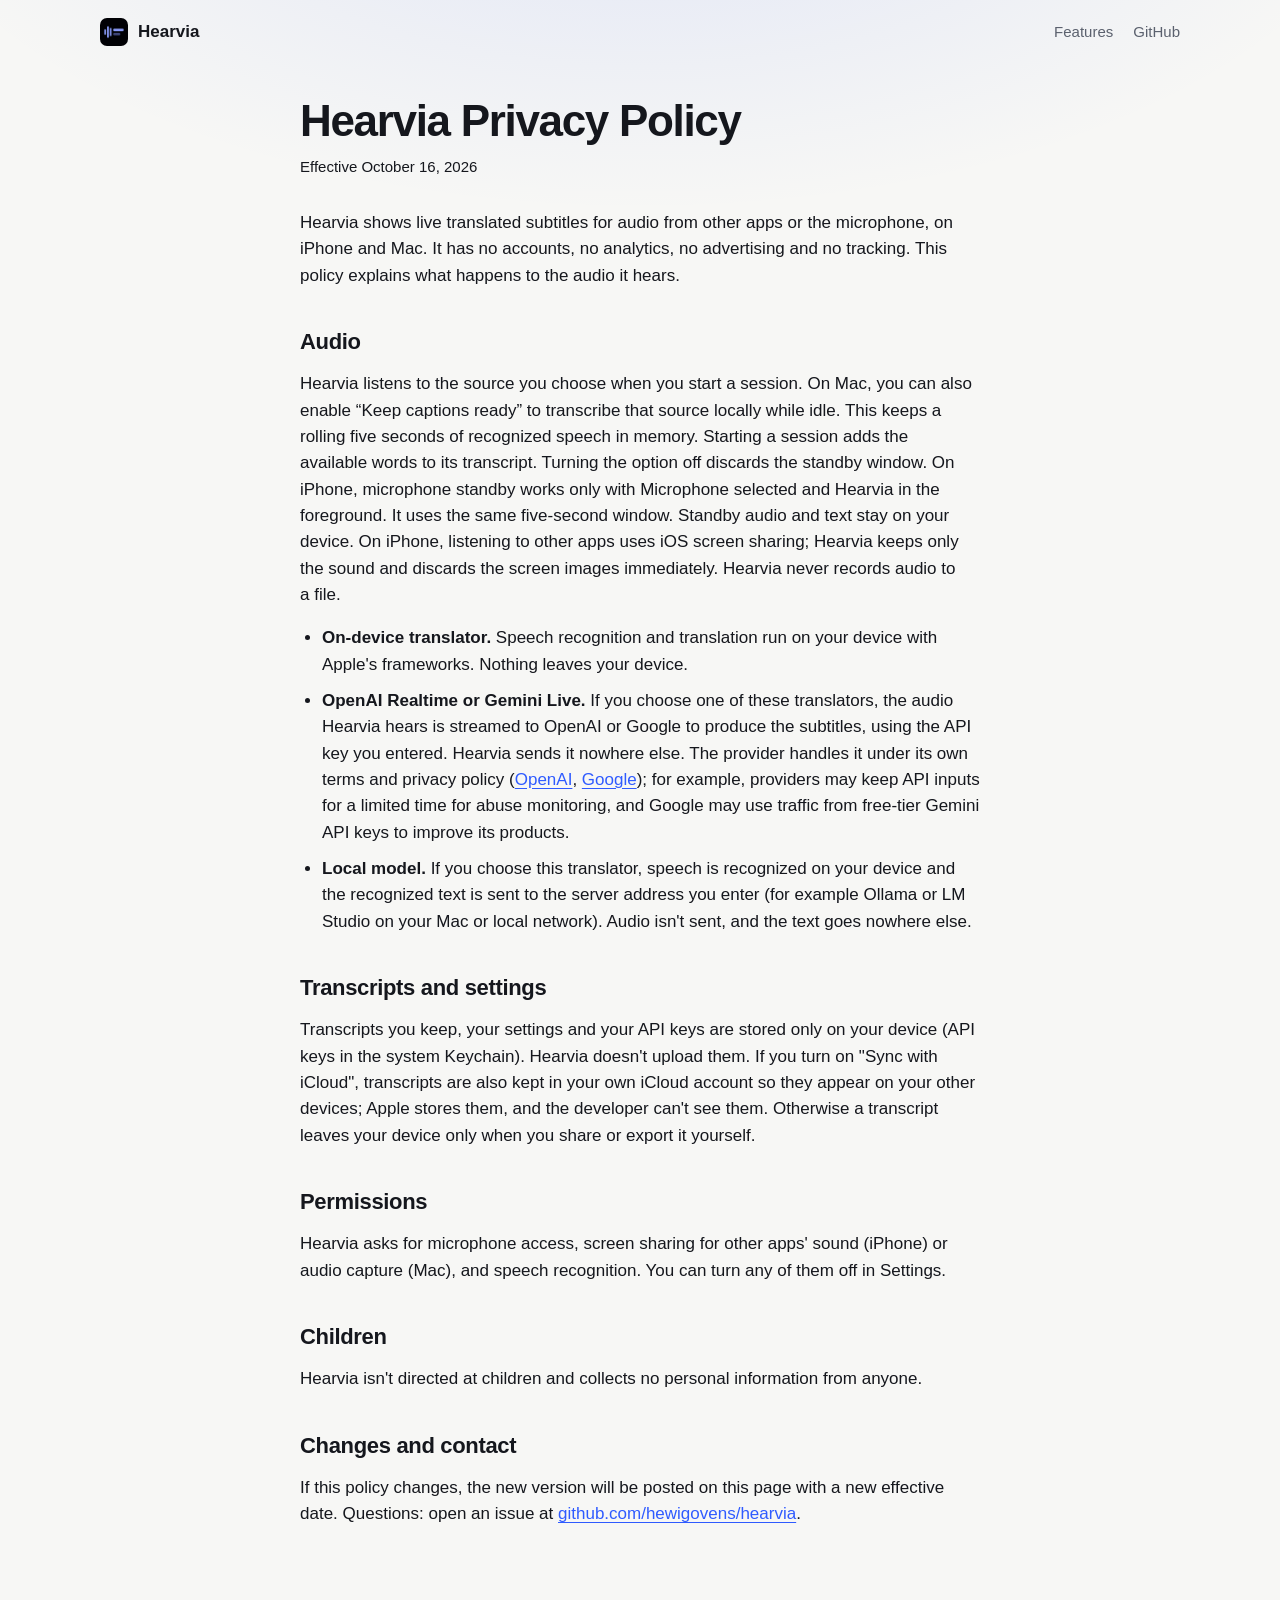
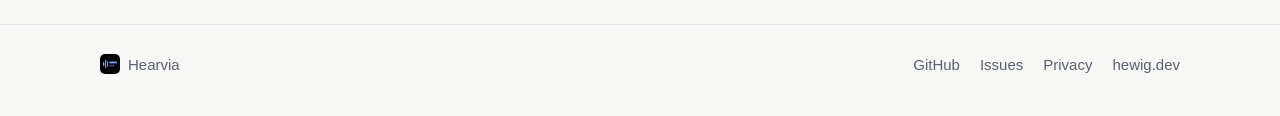
==== commit f978f121: "iOS: start captions with capture and offer foreground microphone standby" ====
--- a/docs/privacy.html
+++ b/docs/privacy.html
@@ -45,7 +45,7 @@
   <p>Hearvia shows live translated subtitles for audio from other apps or the microphone, on iPhone and Mac. It has no accounts, no analytics, no advertising and no tracking. This policy explains what happens to the audio it hears.</p>
 
   <h2>Audio</h2>
-  <p>Hearvia listens to the source you choose when you start a session. On Mac, you can also enable “Keep captions ready” to transcribe that source locally while idle. This keeps a rolling five seconds of recognized speech in memory. Starting a session adds the available words to its transcript. Turning the option off discards the standby window. Standby audio and text stay on your Mac. On iPhone, listening to other apps uses iOS screen sharing; Hearvia keeps only the sound and discards the screen images immediately. Hearvia never records audio to a file.</p>
+  <p>Hearvia listens to the source you choose when you start a session. On Mac, you can also enable “Keep captions ready” to transcribe that source locally while idle. This keeps a rolling five seconds of recognized speech in memory. Starting a session adds the available words to its transcript. Turning the option off discards the standby window. On iPhone, microphone standby works only with Microphone selected and Hearvia in the foreground. It uses the same five-second window. Standby audio and text stay on your device. On iPhone, listening to other apps uses iOS screen sharing; Hearvia keeps only the sound and discards the screen images immediately. Hearvia never records audio to a file.</p>
   <ul>
     <li><strong>On-device translator.</strong> Speech recognition and translation run on your device with Apple's frameworks. Nothing leaves your device.</li>
     <li><strong>OpenAI Realtime or Gemini Live.</strong> If you choose one of these translators, the audio Hearvia hears is streamed to OpenAI or Google to produce the subtitles, using the API key you entered. Hearvia sends it nowhere else. The provider handles it under its own terms and privacy policy (<a href="https://openai.com/policies/privacy-policy/">OpenAI</a>, <a href="https://policies.google.com/privacy">Google</a>); for example, providers may keep API inputs for a limited time for abuse monitoring, and Google may use traffic from free-tier Gemini API keys to improve its products.</li>
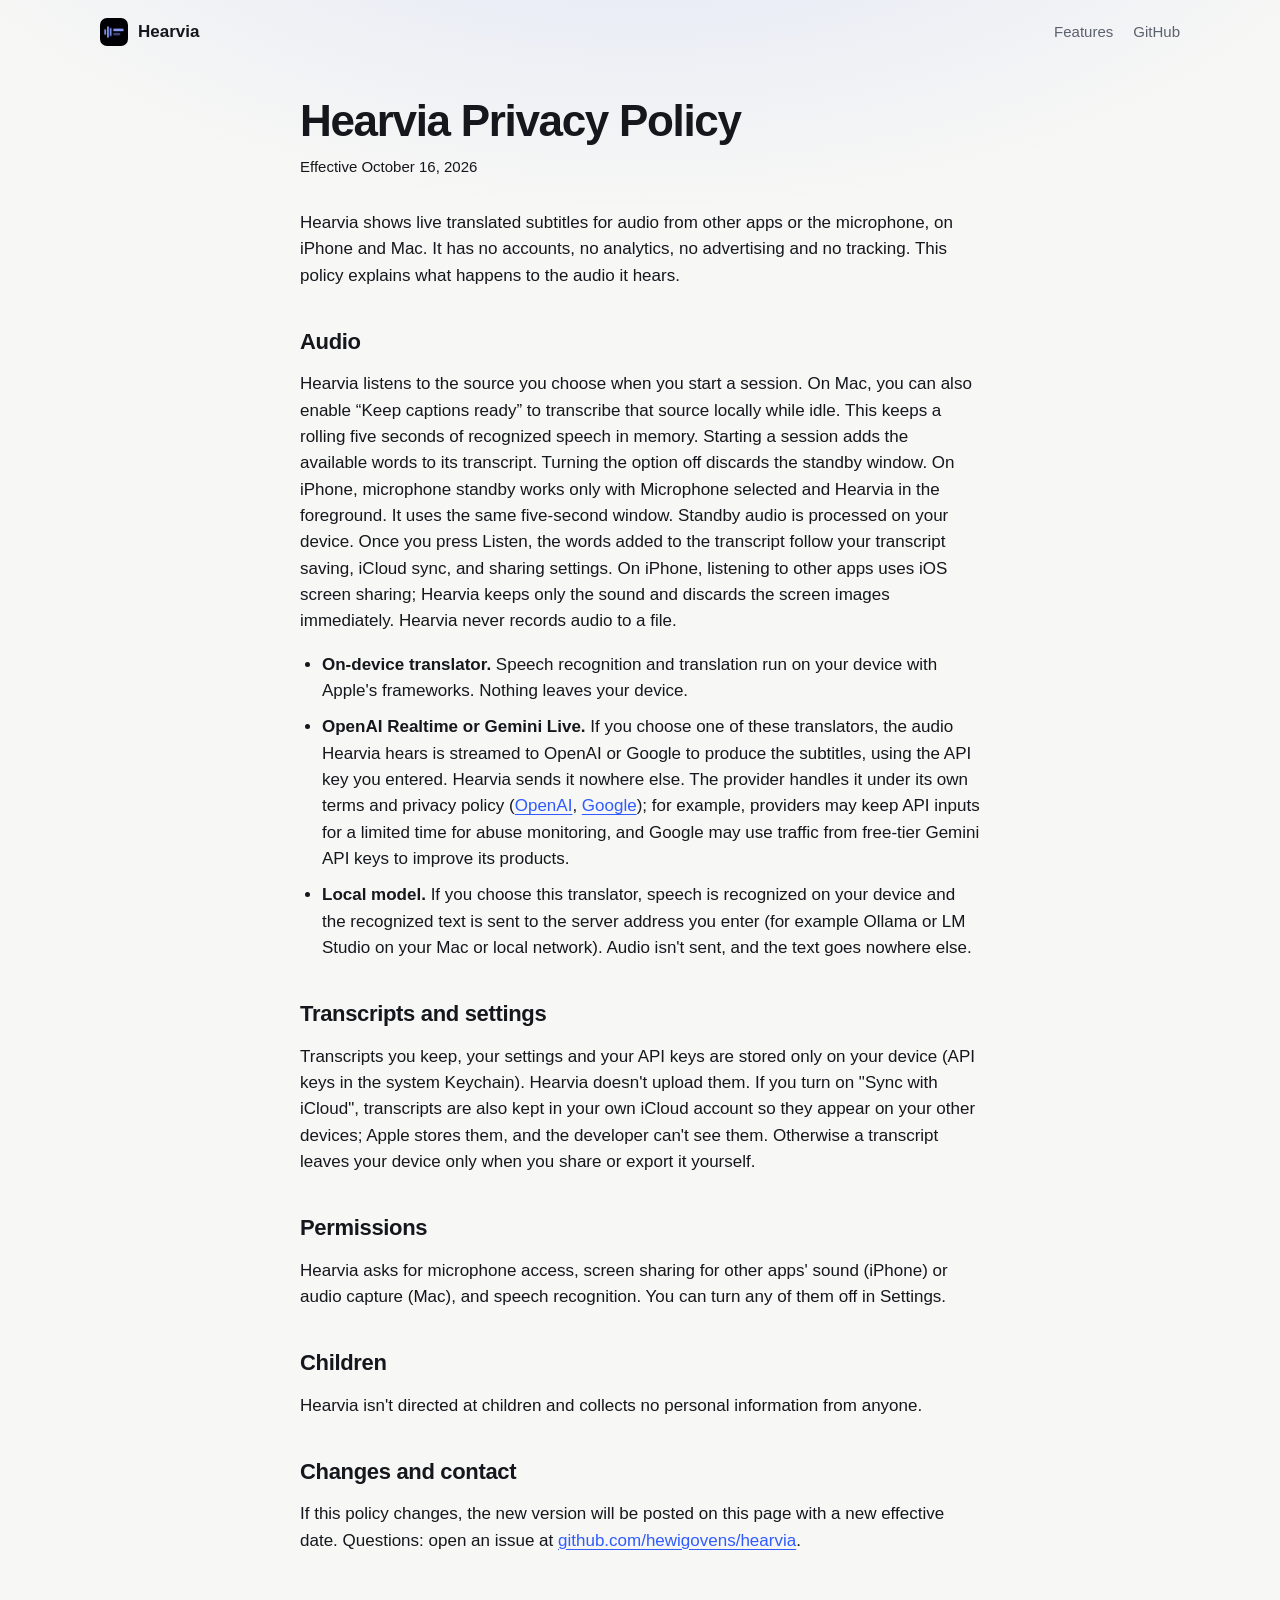
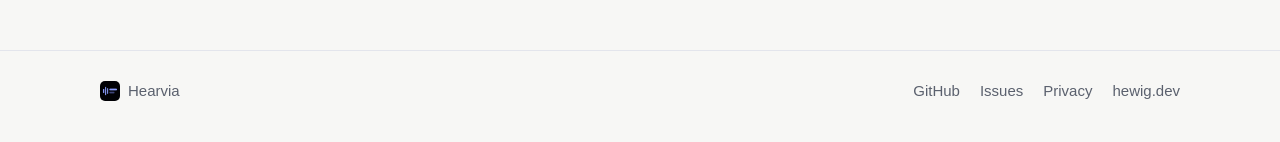
==== commit 31cc5a25: "Apps: preserve standby source and correct caption handoff and timing" ====
--- a/docs/privacy.html
+++ b/docs/privacy.html
@@ -45,7 +45,7 @@
   <p>Hearvia shows live translated subtitles for audio from other apps or the microphone, on iPhone and Mac. It has no accounts, no analytics, no advertising and no tracking. This policy explains what happens to the audio it hears.</p>
 
   <h2>Audio</h2>
-  <p>Hearvia listens to the source you choose when you start a session. On Mac, you can also enable “Keep captions ready” to transcribe that source locally while idle. This keeps a rolling five seconds of recognized speech in memory. Starting a session adds the available words to its transcript. Turning the option off discards the standby window. On iPhone, microphone standby works only with Microphone selected and Hearvia in the foreground. It uses the same five-second window. Standby audio and text stay on your device. On iPhone, listening to other apps uses iOS screen sharing; Hearvia keeps only the sound and discards the screen images immediately. Hearvia never records audio to a file.</p>
+  <p>Hearvia listens to the source you choose when you start a session. On Mac, you can also enable “Keep captions ready” to transcribe that source locally while idle. This keeps a rolling five seconds of recognized speech in memory. Starting a session adds the available words to its transcript. Turning the option off discards the standby window. On iPhone, microphone standby works only with Microphone selected and Hearvia in the foreground. It uses the same five-second window. Standby audio is processed on your device. Once you press Listen, the words added to the transcript follow your transcript saving, iCloud sync, and sharing settings. On iPhone, listening to other apps uses iOS screen sharing; Hearvia keeps only the sound and discards the screen images immediately. Hearvia never records audio to a file.</p>
   <ul>
     <li><strong>On-device translator.</strong> Speech recognition and translation run on your device with Apple's frameworks. Nothing leaves your device.</li>
     <li><strong>OpenAI Realtime or Gemini Live.</strong> If you choose one of these translators, the audio Hearvia hears is streamed to OpenAI or Google to produce the subtitles, using the API key you entered. Hearvia sends it nowhere else. The provider handles it under its own terms and privacy policy (<a href="https://openai.com/policies/privacy-policy/">OpenAI</a>, <a href="https://policies.google.com/privacy">Google</a>); for example, providers may keep API inputs for a limited time for abuse monitoring, and Google may use traffic from free-tier Gemini API keys to improve its products.</li>
